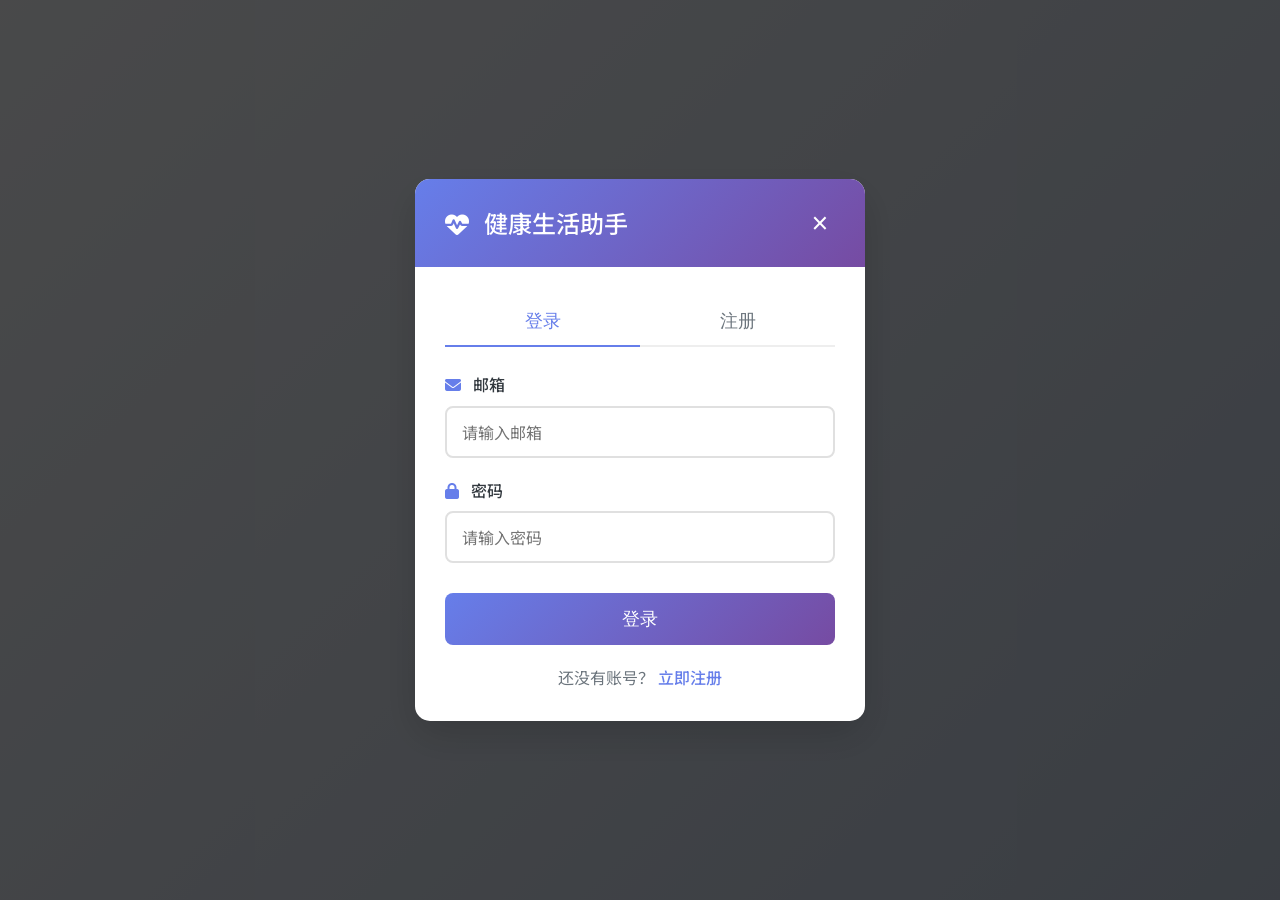
==== index.html @ a5379126 "Add files via upload" ====
<!DOCTYPE html>
<html lang="zh-CN">
<head>
    <meta charset="UTF-8">
    <meta name="viewport" content="width=device-width, initial-scale=1.0">
    <title>健康生活助手 Pro - 智能健康管理平台</title>
    <link rel="stylesheet" href="style.css">
    <link rel="stylesheet" href="https://cdnjs.cloudflare.com/ajax/libs/font-awesome/6.4.0/css/all.min.css">
    <link href="https://fonts.googleapis.com/css2?family=Noto+Sans+SC:wght@300;400;500;700&display=swap" rel="stylesheet">
</head>
<body>
    <!-- 登录/注册模态框 -->
    <div class="modal-overlay" id="auth-modal">
        <div class="modal-container">
            <div class="modal-header">
                <h2><i class="fas fa-heartbeat"></i> 健康生活助手</h2>
                <button class="modal-close" onclick="closeAuthModal()">&times;</button>
            </div>
            <div class="modal-body">
                <div class="auth-tabs">
                    <button class="auth-tab active" onclick="switchAuthTab('login')">登录</button>
                    <button class="auth-tab" onclick="switchAuthTab('register')">注册</button>
                </div>
                
                <!-- 登录表单 -->
                <form id="login-form" class="auth-form active">
                    <div class="form-group">
                        <label for="login-email"><i class="fas fa-envelope"></i> 邮箱</label>
                        <input type="email" id="login-email" placeholder="请输入邮箱" required>
                    </div>
                    <div class="form-group">
                        <label for="login-password"><i class="fas fa-lock"></i> 密码</label>
                        <input type="password" id="login-password" placeholder="请输入密码" required>
                    </div>
                    <button type="submit" class="auth-btn">登录</button>
                    <div class="auth-switch">
                        还没有账号？ <a href="#" onclick="switchAuthTab('register')">立即注册</a>
                    </div>
                </form>
                
                <!-- 注册表单 -->
                <form id="register-form" class="auth-form">
                    <div class="form-group">
                        <label for="register-name"><i class="fas fa-user"></i> 姓名</label>
                        <input type="text" id="register-name" placeholder="请输入姓名" required>
                    </div>
                    <div class="form-group">
                        <label for="register-email"><i class="fas fa-envelope"></i> 邮箱</label>
                        <input type="email" id="register-email" placeholder="请输入邮箱" required>
                    </div>
                    <div class="form-group">
                        <label for="register-password"><i class="fas fa-lock"></i> 密码</label>
                        <input type="password" id="register-password" placeholder="请输入密码（至少6位）" required>
                    </div>
                    <div class="form-group">
                        <label for="register-confirm-password"><i class="fas fa-lock"></i> 确认密码</label>
                        <input type="password" id="register-confirm-password" placeholder="请再次输入密码" required>
                    </div>
                    <button type="submit" class="auth-btn">注册</button>
                    <div class="auth-switch">
                        已有账号？ <a href="#" onclick="switchAuthTab('login')">立即登录</a>
                    </div>
                </form>
            </div>
        </div>
    </div>

    <!-- 主应用界面（登录后显示） -->
    <div id="app-container" class="app-container hidden">
        <!-- 顶部导航栏 -->
        <nav class="navbar">
            <div class="nav-brand">
                <i class="fas fa-heartbeat"></i>
                <span>健康生活助手 Pro</span>
            </div>
            <div class="nav-menu">
                <a href="#home" class="nav-link active" data-section="home"><i class="fas fa-home"></i> 首页</a>
                <a href="#plan" class="nav-link" data-section="plan"><i class="fas fa-clipboard-list"></i> 健康计划</a>
                <a href="#habits" class="nav-link" data-section="habits"><i class="fas fa-check-circle"></i> 习惯打卡</a>
                <a href="#data" class="nav-link" data-section="data"><i class="fas fa-chart-line"></i> 健康数据</a>
                <a href="#videos" class="nav-link" data-section="videos"><i class="fas fa-video"></i> 健康视频</a>
            </div>
            <div class="nav-user">
                <div class="user-avatar" id="user-avatar">
                    <i class="fas fa-user"></i>
                </div>
                <div class="user-menu">
                    <span id="user-name">用户</span>
                    <button class="logout-btn" onclick="logout()"><i class="fas fa-sign-out-alt"></i> 退出</button>
                </div>
            </div>
        </nav>

        <!-- 主要内容区域 -->
        <main class="main-content">
            <!-- 首页部分 -->
            <section id="home-section" class="content-section active">
                <div class="welcome-banner">
                    <div class="welcome-text">
                        <h1>欢迎回来，<span id="welcome-name">用户</span>！</h1>
                        <p>今天是 <span id="current-date"></span>，让我们一起迈向更健康的生活</p>
                    </div>
                    <div class="daily-quote">
                        <i class="fas fa-quote-left"></i>
                        <p id="daily-quote">健康不是一切，但没有健康就没有一切。</p>
                        <p class="quote-author">— 佚名</p>
                    </div>
                </div>
                
                <div class="quick-stats">
                    <div class="stat-card">
                        <div class="stat-icon" style="background: linear-gradient(135deg, #667eea 0%, #764ba2 100%);">
                            <i class="fas fa-fire"></i>
                        </div>
                        <div class="stat-info">
                            <h3 id="total-streak">0</h3>
                            <p>连续打卡天数</p>
                        </div>
                    </div>
                    
                    <div class="stat-card">
                        <div class="stat-icon" style="background: linear-gradient(135deg, #f093fb 0%, #f5576c 100%);">
                            <i class="fas fa-check-circle"></i>
                        </div>
                        <div class="stat-info">
                            <h3 id="today-completed">0/5</h3>
                            <p>今日完成习惯</p>
                        </div>
                    </div>
                    
                    <div class="stat-card">
                        <div class="stat-icon" style="background: linear-gradient(135deg, #4facfe 0%, #00f2fe 100%);">
                            <i class="fas fa-moon"></i>
                        </div>
                        <div class="stat-info">
                            <h3 id="sleep-time-display">--:--</h3>
                            <p>昨晚入睡时间</p>
                        </div>
                    </div>
                    
                    <div class="stat-card">
                        <div class="stat-icon" style="background: linear-gradient(135deg, #43e97b 0%, #38f9d7 100%);">
                            <i class="fas fa-tint"></i>
                        </div>
                        <div class="stat-info">
                            <h3 id="water-intake-display">0 杯</h3>
                            <p>今日饮水量</p>
                        </div>
                    </div>
                </div>
                
                <div class="home-videos">
                    <h2><i class="fas fa-video"></i> 今日推荐视频</h2>
                    <div class="video-grid">
                        <div class="video-card" onclick="playVideo('sleep')">
                            <div class="video-thumbnail">
                                <img src="https://img.youtube.com/vi/6o2bz5Rk0WY/maxresdefault.jpg" alt="改善睡眠">
                                <div class="play-button">
                                    <i class="fas fa-play"></i>
                                </div>
                            </div>
                            <div class="video-info">
                                <h4>科学改善睡眠质量</h4>
                                <p>10分钟 · 健康睡眠</p>
                            </div>
                        </div>
                        
                        <div class="video-card" onclick="playVideo('diet')">
                            <div class="video-thumbnail">
                                <img src="https://img.youtube.com/vi/6o2bz5Rk0WY/maxresdefault.jpg" alt="健康饮食">
                                <div class="play-button">
                                    <i class="fas fa-play"></i>
                                </div>
                            </div>
                            <div class="video-info">
                                <h4>健康饮食指南</h4>
                                <p>15分钟 · 营养搭配</p>
                            </div>
                        </div>
                        
                        <div class="video-card" onclick="playVideo('exercise')">
                            <div class="video-thumbnail">
                                <img src="https://img.youtube.com/vi/6o2bz5Rk0WY/maxresdefault.jpg" alt="居家锻炼">
                                <div class="play-button">
                                    <i class="fas fa-play"></i>
                                </div>
                            </div>
                            <div class="video-info">
                                <h4>居家锻炼教程</h4>
                                <p>20分钟 · 全身运动</p>
                            </div>
                        </div>
                    </div>
                </div>
            </section>

            <!-- 健康计划部分 -->
            <section id="plan-section" class="content-section">
                <h2 class="section-title"><i class="fas fa-clipboard-list"></i> 你的健康康复计划</h2>
                <div class="phase-container">
                    <div class="phase-card" id="phase1-card">
                        <div class="phase-header">
                            <div class="phase-icon">
                                <i class="fas fa-moon"></i>
                            </div>
                            <div class="phase-title">
                                <h3>第一阶段：调整作息时间</h3>
                                <p>第1-2周</p>
                            </div>
                        </div>
                        <div class="phase-content">
                            <ul>
                                <li>
                                    <i class="fas fa-check-circle"></i>
                                    <span>逐步提前睡眠时间：从当前凌晨2-3点，每周提前30分钟</span>
                                </li>
                                <li>
                                    <i class="fas fa-check-circle"></i>
                                    <span>固定起床时间：即使周末也要保持固定起床时间</span>
                                </li>
                                <li>
                                    <i class="fas fa-check-circle"></i>
                                    <span>白天避免小睡：如果实在困倦，限制在20分钟内</span>
                                </li>
                            </ul>
                        </div>
                        <div class="phase-progress">
                            <div class="progress-bar">
                                <div class="progress-fill" id="phase1-progress" style="width: 0%"></div>
                            </div>
                            <span class="progress-text" id="phase1-text">0%</span>
                        </div>
                    </div>
                    
                    <div class="phase-card" id="phase2-card">
                        <div class="phase-header">
                            <div class="phase-icon">
                                <i class="fas fa-utensils"></i>
                            </div>
                            <div class="phase-title">
                                <h3>第二阶段：改善饮食习惯</h3>
                                <p>第3-4周</p>
                            </div>
                        </div>
                        <div class="phase-content">
                            <ul>
                                <li>
                                    <i class="fas fa-check-circle"></i>
                                    <span>减少重盐重油：逐步减少外卖和加工食品</span>
                                </li>
                                <li>
                                    <i class="fas fa-check-circle"></i>
                                    <span>减少饮料摄入：用白开水、茶替代含糖饮料</span>
                                </li>
                                <li>
                                    <i class="fas fa-check-circle"></i>
                                    <span>增加蔬菜水果：每餐至少包含一份蔬菜</span>
                                </li>
                            </ul>
                        </div>
                        <div class="phase-progress">
                            <div class="progress-bar">
                                <div class="progress-fill" id="phase2-progress" style="width: 0%"></div>
                            </div>
                            <span class="progress-text" id="phase2-text">0%</span>
                        </div>
                    </div>
                    
                    <div class="phase-card" id="phase3-card">
                        <div class="phase-header">
                            <div class="phase-icon">
                                <i class="fas fa-running"></i>
                            </div>
                            <div class="phase-title">
                                <h3>第三阶段：增加身体活动</h3>
                                <p>第5周开始</p>
                            </div>
                        </div>
                        <div class="phase-content">
                            <ul>
                                <li>
                                    <i class="fas fa-check-circle"></i>
                                    <span>从轻度运动开始：每天散步15-30分钟</span>
                                </li>
                                <li>
                                    <i class="fas fa-check-circle"></i>
                                    <span>逐步增加强度：加入简单力量训练</span>
                                </li>
                                <li>
                                    <i class="fas fa-check-circle"></i>
                                    <span>找到喜欢的运动：让运动成为一种享受</span>
                                </li>
                            </ul>
                        </div>
                        <div class="phase-progress">
                            <div class="progress-bar">
                                <div class="progress-fill" id="phase3-progress" style="width: 0%"></div>
                            </div>
                            <span class="progress-text" id="phase3-text">0%</span>
                        </div>
                    </div>
                </div>
            </section>

            <!-- 习惯打卡部分 -->
            <section id="habits-section" class="content-section">
                <h2 class="section-title"><i class="fas fa-check-circle"></i> 今日健康习惯打卡</h2>
                <div class="habits-grid">
                    <div class="habit-card" data-habit="sleep" onclick="checkHabit('sleep')">
                        <div class="habit-icon-wrapper">
                            <div class="habit-icon">
                                <i class="fas fa-moon"></i>
                            </div>
                            <div class="habit-check" id="sleep-check">
                                <i class="fas fa-check"></i>
                            </div>
                        </div>
                        <h3>早睡习惯</h3>
                        <p>目标：23:00前睡觉</p>
                        <div class="habit-streak">
                            <i class="fas fa-fire"></i>
                            <span id="sleep-streak">0</span> 天连续
                        </div>
                        <div class="habit-status" id="sleep-status">未打卡</div>
                    </div>
                    
                    <div class="habit-card" data-habit="wake" onclick="checkHabit('wake')">
                        <div class="habit-icon-wrapper">
                            <div class="habit-icon">
                                <i class="fas fa-sun"></i>
                            </div>
                            <div class="habit-check" id="wake-check">
                                <i class="fas fa-check"></i>
                            </div>
                        </div>
                        <h3>早起习惯</h3>
                        <p>目标：8:00前起床</p>
                        <div class="habit-streak">
                            <i class="fas fa-fire"></i>
                            <span id="wake-streak">0</span> 天连续
                        </div>
                        <div class="habit-status" id="wake-status">未打卡</div>
                    </div>
                    
                    <div class="habit-card" data-habit="exercise" onclick="checkHabit('exercise')">
                        <div class="habit-icon-wrapper">
                            <div class="habit-icon">
                                <i class="fas fa-running"></i>
                            </div>
                            <div class="habit-check" id="exercise-check">
                                <i class="fas fa-check"></i>
                            </div>
                        </div>
                        <h3>锻炼习惯</h3>
                        <p>目标：每天30分钟运动</p>
                        <div class="habit-streak">
                            <i class="fas fa-fire"></i>
                            <span id="exercise-streak">0</span> 天连续
                        </div>
                        <div class="habit-status" id="exercise-status">未打卡</div>
                    </div>
                    
                    <div class="habit-card" data-habit="water" onclick="checkHabit('water')">
                        <div class="habit-icon-wrapper">
                            <div class="habit-icon">
                                <i class="fas fa-tint"></i>
                            </div>
                            <div class="habit-check" id="water-check">
                                <i class="fas fa-check"></i>
                            </div>
                        </div>
                        <h3>喝水习惯</h3>
                        <p>目标：每天8杯水</p>
                        <div class="habit-streak">
                            <i class="fas fa-fire"></i>
                            <span id="water-streak">0</span> 天连续
                        </div>
                        <div class="habit-status" id="water-status">未打卡</div>
                    </div>
                    
                    <div class="habit-card" data-habit="diet" onclick="checkHabit('diet')">
                        <div class="habit-icon-wrapper">
                            <div class="habit-icon">
                                <i class="fas fa-utensils"></i>
                            </div>
                            <div class="habit-check" id="diet-check">
                                <i class="fas fa-check"></i>
                            </div>
                        </div>
                        <h3>健康饮食习惯</h3>
                        <p>目标：减少重盐重油</p>
                        <div class="habit-streak">
                            <i class="fas fa-fire"></i>
                            <span id="diet-streak">0</span> 天连续
                        </div>
                        <div class="habit-status" id="diet-status">未打卡</div>
                    </div>
                </div>
            </section>

            <!-- 健康数据部分 -->
            <section id="data-section" class="content-section">
                <h2 class="section-title"><i class="fas fa-chart-line"></i> 健康数据跟踪</h2>
                <div class="data-container">
                    <div class="data-card">
                        <div class="data-header">
                            <i class="fas fa-moon"></i>
                            <h3>睡眠记录</h3>
                        </div>
                        <div class="data-content">
                            <div class="data-item">
                                <span class="data-label">昨晚睡眠时长：</span>
                                <span class="data-value" id="sleep-duration">-- 小时</span>
                            </div>
                            <div class="data-item">
                                <span class="data-label">入睡时间：</span>
                                <span class="data-value" id="sleep-time">--:--</span>
                            </div>
                            <div class="data-item">
                                <span class="data-label">起床时间：</span>
                                <span class="data-value" id="wake-time">--:--</span>
                            </div>
                        </div>
                        <button class="data-btn" onclick="openSleepModal()">
                            <i class="fas fa-bed"></i> 记录睡眠
                        </button>
                    </div>
                    
                    <div class="data-card">
                        <div class="data-header">
                            <i class="fas fa-tint"></i>
                            <h3>饮水记录</h3>
                        </div>
                        <div class="data-content">
                            <div class="data-item">
                                <span class="data-label">今日饮水量：</span>
                                <span class="data-value" id="water-intake">0 杯</span>
                            </div>
                            <div class="water-visualization">
                                <div class="water-cup">
                                    <div class="water-fill" id="water-fill" style="height: 0%"></div>
                                </div>
                                <span class="water-text" id="water-text">0/8 杯</span>
                            </div>
                        </div>
                        <button class="data-btn" onclick="openWaterModal()">
                            <i class="fas fa-plus"></i> 记录饮水
                        </button>
                    </div>
                </div>
            </section>

            <!-- 健康视频部分 -->
            <section id="videos-section" class="content-section">
                <h2 class="section-title"><i class="fas fa-video"></i> 健康辅助视频</h2>
                <div class="video-categories">
                    <button class="category-btn active" onclick="filterVideos('all')">全部</button>
                    <button class="category-btn" onclick="filterVideos('sleep')">睡眠改善</button>
                    <button class="category-btn" onclick="filterVideos('diet')">健康饮食</button>
                    <button class="category-btn" onclick="filterVideos('exercise')">运动健身</button>
                    <button class="category-btn" onclick="filterVideos('meditation')">冥想放松</button>
                </div>
                <div class="video-grid-full" id="video-grid">
                    <!-- 视频将通过JavaScript动态加载 -->
                </div>
            </section>
        </main>

        <!-- 视频播放模态框 -->
        <div class="modal-overlay" id="video-modal">
            <div class="video-modal-container">
                <button class="modal-close" onclick="closeVideoModal()">&times;</button>
                <div class="video-player">
                    <iframe id="video-frame" width="100%" height="500" src="" frameborder="0" allowfullscreen></iframe>
                </div>
                <div class="video-details">
                    <h3 id="video-title">视频标题</h3>
                    <p id="video-description">视频描述</p>
                </div>
            </div>
        </div>

        <!-- 睡眠记录模态框 -->
        <div class="modal-overlay" id="sleep-modal">
            <div class="modal-container small">
                <div class="modal-header">
                    <h2><i class="fas fa-bed"></i> 记录睡眠</h2>
                    <button class="modal-close" onclick="closeSleepModal()">&times;</button>
                </div>
                <div class="modal-body">
                    <form id="sleep-form">
                        <div class="form-group">
                            <label for="sleep-time-input"><i class="fas fa-moon"></i> 入睡时间</label>
                            <input type="time" id="sleep-time-input" required>
                        </div>
                        <div class="form-group">
                            <label for="wake-time-input"><i class="fas fa-sun"></i> 起床时间</label>
                            <input type="time" id="wake-time-input" required>
                        </div>
                        <button type="submit" class="submit-btn">保存记录</button>
                    </form>
                </div>
            </div>
        </div>

        <!-- 饮水记录模态框 -->
        <div class="modal-overlay" id="water-modal">
            <div class="modal-container small">
                <div class="modal-header">
                    <h2><i class="fas fa-tint"></i> 记录饮水</h2>
                    <button class="modal-close" onclick="closeWaterModal()">&times;</button>
                </div>
                <div class="modal-body">
                    <form id="water-form">
                        <div class="form-group">
                            <label for="water-amount"><i class="fas fa-glass-whiskey"></i> 饮水量（杯）</label>
                            <input type="number" id="water-amount" min="1" max="8" value="1" required>
                        </div>
                        <button type="submit" class="submit-btn">保存记录</button>
                    </form>
                </div>
            </div>
        </div>

        <!-- 页脚 -->
        <footer class="footer">
            <div class="footer-content">
                <div class="footer-section">
                    <h3><i class="fas fa-heartbeat"></i> 健康生活助手 Pro</h3>
                    <p>科学康复，循序渐进，重获健康</p>
                </div>
                <div class="footer-section">
                    <h4>快速链接</h4>
                    <a href="#home">首页</a>
                    <a href="#plan">健康计划</a>
                    <a href="#habits">习惯打卡</a>
                    <a href="#data">健康数据</a>
                </div>
                <div class="footer-section">
                    <h4>健康提示</h4>
                    <p>💡 每天坚持打卡，连续打卡会有奖励哦！</p>
                    <p>💧 记得每天喝足够的水</p>
                    <p>😴 保持规律的作息时间</p>
                </div>
            </div>
            <div class="footer-bottom">
                <p>&copy; 2026 健康生活助手 Pro - 科学康复，循序渐进，重获健康</p>
            </div>
        </footer>
    </div>

    <script src="app-fixed.js"></script>
</body>
</html>
---- style.css ----
/* 健康生活助手 Pro - 现代化样式设计 */

/* 基础样式重置 */
* {
    margin: 0;
    padding: 0;
    box-sizing: border-box;
}

:root {
    --primary: #667eea;
    --primary-dark: #5a6fd8;
    --secondary: #764ba2;
    --success: #28a745;
    --danger: #dc3545;
    --warning: #ffc107;
    --info: #17a2b8;
    --light: #f8f9fa;
    --dark: #343a40;
    --gray: #6c757d;
    --white: #ffffff;
    --shadow: 0 10px 30px rgba(0, 0, 0, 0.1);
    --shadow-hover: 0 15px 40px rgba(0, 0, 0, 0.15);
    --radius: 15px;
    --transition: all 0.3s ease;
}

body {
    font-family: 'Noto Sans SC', -apple-system, BlinkMacSystemFont, 'Segoe UI', sans-serif;
    line-height: 1.6;
    color: var(--dark);
    background: linear-gradient(135deg, #f5f7fa 0%, #c3cfe2 100%);
    min-height: 100vh;
    overflow-x: hidden;
}

/* 隐藏类 */
.hidden {
    display: none !important;
}

/* ==================== 认证模态框样式 ==================== */
.modal-overlay {
    position: fixed;
    top: 0;
    left: 0;
    width: 100%;
    height: 100%;
    background: rgba(0, 0, 0, 0.7);
    display: flex;
    justify-content: center;
    align-items: center;
    z-index: 1000;
    animation: fadeIn 0.3s ease;
}

@keyframes fadeIn {
    from { opacity: 0; }
    to { opacity: 1; }
}

.modal-container {
    background: var(--white);
    border-radius: var(--radius);
    width: 90%;
    max-width: 450px;
    overflow: hidden;
    box-shadow: var(--shadow-hover);
    animation: slideUp 0.3s ease;
}

@keyframes slideUp {
    from { 
        opacity: 0;
        transform: translateY(50px);
    }
    to { 
        opacity: 1;
        transform: translateY(0);
    }
}

.modal-container.small {
    max-width: 400px;
}

.modal-header {
    background: linear-gradient(135deg, var(--primary) 0%, var(--secondary) 100%);
    color: var(--white);
    padding: 25px 30px;
    display: flex;
    justify-content: space-between;
    align-items: center;
}

.modal-header h2 {
    font-size: 1.5rem;
    font-weight: 500;
}

.modal-header h2 i {
    margin-right: 10px;
}

.modal-close {
    background: none;
    border: none;
    color: var(--white);
    font-size: 1.8rem;
    cursor: pointer;
    transition: var(--transition);
    width: 30px;
    height: 30px;
    display: flex;
    align-items: center;
    justify-content: center;
    border-radius: 50%;
}

.modal-close:hover {
    background: rgba(255, 255, 255, 0.2);
}

.modal-body {
    padding: 30px;
}

/* 认证标签页 */
.auth-tabs {
    display: flex;
    margin-bottom: 25px;
    border-bottom: 2px solid #eee;
}

.auth-tab {
    flex: 1;
    padding: 12px;
    background: none;
    border: none;
    font-size: 1.1rem;
    color: var(--gray);
    cursor: pointer;
    transition: var(--transition);
    position: relative;
}

.auth-tab.active {
    color: var(--primary);
    font-weight: 500;
}

.auth-tab.active::after {
    content: '';
    position: absolute;
    bottom: -2px;
    left: 0;
    right: 0;
    height: 2px;
    background: var(--primary);
}

/* 表单样式 */
.auth-form {
    display: none;
    animation: fadeIn 0.3s ease;
}

.auth-form.active {
    display: block;
}

.form-group {
    margin-bottom: 20px;
}

.form-group label {
    display: block;
    margin-bottom: 8px;
    color: var(--dark);
    font-weight: 500;
}

.form-group label i {
    margin-right: 8px;
    color: var(--primary);
}

.form-group input {
    width: 100%;
    padding: 12px 15px;
    border: 2px solid #e0e0e0;
    border-radius: 8px;
    font-size: 1rem;
    transition: var(--transition);
    font-family: inherit;
}

.form-group input:focus {
    outline: none;
    border-color: var(--primary);
    box-shadow: 0 0 0 3px rgba(102, 126, 234, 0.1);
}

.auth-btn {
    width: 100%;
    padding: 14px;
    background: linear-gradient(135deg, var(--primary) 0%, var(--secondary) 100%);
    color: var(--white);
    border: none;
    border-radius: 8px;
    font-size: 1.1rem;
    font-weight: 500;
    cursor: pointer;
    transition: var(--transition);
    margin-top: 10px;
}

.auth-btn:hover {
    transform: translateY(-2px);
    box-shadow: 0 5px 15px rgba(102, 126, 234, 0.4);
}

.auth-switch {
    text-align: center;
    margin-top: 20px;
    color: var(--gray);
}

.auth-switch a {
    color: var(--primary);
    text-decoration: none;
    font-weight: 500;
}

.auth-switch a:hover {
    text-decoration: underline;
}

/* ==================== 导航栏样式 ==================== */
.navbar {
    background: var(--white);
    padding: 15px 30px;
    display: flex;
    justify-content: space-between;
    align-items: center;
    box-shadow: 0 2px 10px rgba(0, 0, 0, 0.05);
    position: sticky;
    top: 0;
    z-index: 100;
}

.nav-brand {
    display: flex;
    align-items: center;
    font-size: 1.3rem;
    font-weight: 700;
    color: var(--primary);
}

.nav-brand i {
    margin-right: 10px;
    font-size: 1.5rem;
}

.nav-menu {
    display: flex;
    gap: 10px;
}

.nav-link {
    padding: 8px 16px;
    color: var(--gray);
    text-decoration: none;
    border-radius: 8px;
    transition: var(--transition);
    font-weight: 500;
}

.nav-link:hover {
    color: var(--primary);
    background: rgba(102, 126, 234, 0.1);
}

.nav-link.active {
    color: var(--primary);
    background: rgba(102, 126, 234, 0.1);
}

.nav-link i {
    margin-right: 6px;
}

.nav-user {
    display: flex;
    align-items: center;
    gap: 15px;
}

.user-avatar {
    width: 40px;
    height: 40px;
    background: linear-gradient(135deg, var(--primary) 0%, var(--secondary) 100%);
    border-radius: 50%;
    display: flex;
    align-items: center;
    justify-content: center;
    color: var(--white);
    font-size: 1.2rem;
}

.user-menu {
    display: flex;
    align-items: center;
    gap: 15px;
}

.user-menu span {
    font-weight: 500;
    color: var(--dark);
}

.logout-btn {
    padding: 6px 12px;
    background: none;
    border: 2px solid var(--danger);
    color: var(--danger);
    border-radius: 6px;
    cursor: pointer;
    transition: var(--transition);
    font-weight: 500;
}

.logout-btn:hover {
    background: var(--danger);
    color: var(--white);
}

/* ==================== 主内容区域样式 ==================== */
.main-content {
    max-width: 1200px;
    margin: 0 auto;
    padding: 30px 20px;
}

.content-section {
    display: none;
    animation: fadeIn 0.5s ease;
}

.content-section.active {
    display: block;
}

.section-title {
    font-size: 1.8rem;
    color: var(--dark);
    margin-bottom: 25px;
    padding-bottom: 15px;
    border-bottom: 2px solid #eee;
}

.section-title i {
    margin-right: 10px;
    color: var(--primary);
}

/* ==================== 首页样式 ==================== */
.welcome-banner {
    background: linear-gradient(135deg, var(--primary) 0%, var(--secondary) 100%);
    color: var(--white);
    padding: 40px;
    border-radius: var(--radius);
    margin-bottom: 30px;
    display: flex;
    justify-content: space-between;
    align-items: center;
    box-shadow: var(--shadow);
}

.welcome-text h1 {
    font-size: 2rem;
    margin-bottom: 10px;
    font-weight: 700;
}

.welcome-text p {
    font-size: 1.1rem;
    opacity: 0.9;
}

.daily-quote {
    background: rgba(255, 255, 255, 0.1);
    padding: 20px;
    border-radius: 10px;
    max-width: 400px;
    backdrop-filter: blur(10px);
}

.daily-quote i {
    font-size: 1.5rem;
    opacity: 0.7;
    margin-bottom: 10px;
}

.daily-quote p {
    font-size: 1rem;
    line-height: 1.6;
    margin-bottom: 5px;
}

.quote-author {
    text-align: right;
    opacity: 0.7;
    font-size: 0.9rem !important;
}

/* 快速统计卡片 */
.quick-stats {
    display: grid;
    grid-template-columns: repeat(auto-fit, minmax(250px, 1fr));
    gap: 20px;
    margin-bottom: 40px;
}

.stat-card {
    background: var(--white);
    padding: 25px;
    border-radius: var(--radius);
    display: flex;
    align-items: center;
    gap: 20px;
    box-shadow: var(--shadow);
    transition: var(--transition);
    cursor: pointer;
}

.stat-card:hover {
    transform: translateY(-5px);
    box-shadow: var(--shadow-hover);
}

.stat-icon {
    width: 60px;
    height: 60px;
    border-radius: 50%;
    display: flex;
    align-items: center;
    justify-content: center;
    color: var(--white);
    font-size: 1.5rem;
    flex-shrink: 0;
}

.stat-info h3 {
    font-size: 1.8rem;
    color: var(--dark);
    margin-bottom: 5px;
}

.stat-info p {
    color: var(--gray);
    font-size: 0.9rem;
}

/* 首页视频网格 */
.home-videos {
    margin-top: 40px;
}

.home-videos h2 {
    font-size: 1.5rem;
    color: var(--dark);
    margin-bottom: 20px;
}

.home-videos h2 i {
    margin-right: 10px;
    color: var(--primary);
}

.video-grid {
    display: grid;
    grid-template-columns: repeat(auto-fit, minmax(300px, 1fr));
    gap: 20px;
}

.video-card {
    background: var(--white);
    border-radius: var(--radius);
    overflow: hidden;
    box-shadow: var(--shadow);
    cursor: pointer;
    transition: var(--transition);
}

.video-card:hover {
    transform: translateY(-5px);
    box-shadow: var(--shadow-hover);
}

.video-thumbnail {
    position: relative;
    width: 100%;
    height: 180px;
    overflow: hidden;
}

.video-thumbnail img {
    width: 100%;
    height: 100%;
    object-fit: cover;
    transition: var(--transition);
}

.video-card:hover .video-thumbnail img {
    transform: scale(1.05);
}

.play-button {
    position: absolute;
    top: 50%;
    left: 50%;
    transform: translate(-50%, -50%);
    width: 60px;
    height: 60px;
    background: rgba(0, 0, 0, 0.7);
    border-radius: 50%;
    display: flex;
    align-items: center;
    justify-content: center;
    color: var(--white);
    font-size: 1.5rem;
    transition: var(--transition);
}

.video-card:hover .play-button {
    background: var(--primary);
    transform: translate(-50%, -50%) scale(1.1);
}

.video-info {
    padding: 15px;
}

.video-info h4 {
    font-size: 1.1rem;
    color: var(--dark);
    margin-bottom: 5px;
}

.video-info p {
    color: var(--gray);
    font-size: 0.9rem;
}

/* ==================== 健康计划样式 ==================== */
.phase-container {
    display: grid;
    grid-template-columns: repeat(auto-fit, minmax(350px, 1fr));
    gap: 25px;
}

.phase-card {
    background: var(--white);
    border-radius: var(--radius);
    padding: 25px;
    box-shadow: var(--shadow);
    transition: var(--transition);
    border-left: 4px solid var(--primary);
}

.phase-card:hover {
    transform: translateY(-5px);
    box-shadow: var(--shadow-hover);
}

.phase-header {
    display: flex;
    align-items: center;
    gap: 15px;
    margin-bottom: 20px;
}

.phase-icon {
    width: 50px;
    height: 50px;
    background: linear-gradient(135deg, var(--primary) 0%, var(--secondary) 100%);
    border-radius: 50%;
    display: flex;
    align-items: center;
    justify-content: center;
    color: var(--white);
    font-size: 1.3rem;
    flex-shrink: 0;
}

.phase-title h3 {
    font-size: 1.2rem;
    color: var(--dark);
    margin-bottom: 5px;
}

.phase-title p {
    color: var(--gray);
    font-size: 0.9rem;
}

.phase-content ul {
    list-style: none;
    margin-bottom: 20px;
}

.phase-content ul li {
    padding: 10px 0;
    border-bottom: 1px dashed #eee;
    display: flex;
    align-items: flex-start;
    gap: 10px;
}

.phase-content ul li i {
    color: var(--success);
    margin-top: 3px;
    flex-shrink: 0;
}

.phase-content ul li span {
    color: var(--dark);
    line-height: 1.5;
}

.phase-progress {
    margin-top: 15px;
}

.progress-bar {
    height: 10px;
    background: #e9ecef;
    border-radius: 5px;
    overflow: hidden;
    margin-bottom: 8px;
}

.progress-fill {
    height: 100%;
    background: linear-gradient(90deg, var(--success), #20c997);
    border-radius: 5px;
    transition: width 0.5s ease;
}

.progress-text {
    font-size: 0.9rem;
    color: var(--gray);
    font-weight: 500;
}

/* ==================== 习惯打卡样式 ==================== */
.habits-grid {
    display: grid;
    grid-template-columns: repeat(auto-fit, minmax(220px, 1fr));
    gap: 20px;
}

.habit-card {
    background: var(--white);
    border-radius: var(--radius);
    padding: 25px;
    text-align: center;
    box-shadow: var(--shadow);
    cursor: pointer;
    transition: var(--transition);
    position: relative;
    overflow: hidden;
}

.habit-card:hover {
    transform: translateY(-5px) scale(1.02);
    box-shadow: var(--shadow-hover);
}

.habit-card:active {
    transform: scale(0.98);
}

.habit-icon-wrapper {
    position: relative;
    width: 80px;
    height: 80px;
    margin: 0 auto 15px;
}

.habit-icon {
    width: 80px;
    height: 80px;
    background: linear-gradient(135deg, var(--primary) 0%, var(--secondary) 100%);
    border-radius: 50%;
    display: flex;
    align-items: center;
    justify-content: center;
    color: var(--white);
    font-size: 2rem;
    transition: var(--transition);
}

.habit-card:hover .habit-icon {
    transform: rotate(360deg);
}

.habit-check {
    position: absolute;
    top: -5px;
    right: -5px;
    width: 30px;
    height: 30px;
    background: var(--success);
    border-radius: 50%;
    display: flex;
    align-items: center;
    justify-content: center;
    color: var(--white);
    font-size: 0.9rem;
    opacity: 0;
    transform: scale(0);
    transition: var(--transition);
}

.habit-card.checked .habit-check {
    opacity: 1;
    transform: scale(1);
}

.habit-card h3 {
    font-size: 1.2rem;
    color: var(--dark);
    margin-bottom: 8px;
}

.habit-card p {
    color: var(--gray);
    font-size: 0.9rem;
    margin-bottom: 10px;
}

.habit-streak {
    color: #ff6b6b;
    font-size: 0.9rem;
    margin-bottom: 10px;
}

.habit-streak i {
    margin-right: 5px;
}

.habit-status {
    padding: 5px 15px;
    background: #e9ecef;
    border-radius: 20px;
    font-size: 0.85rem;
    color: var(--gray);
    display: inline-block;
    transition: var(--transition);
}

.habit-card.checked .habit-status {
    background: var(--success);
    color: var(--white);
}

/* ==================== 健康数据样式 ==================== */
.data-container {
    display: grid;
    grid-template-columns: repeat(auto-fit, minmax(350px, 1fr));
    gap: 25px;
}

.data-card {
    background: var(--white);
    border-radius: var(--radius);
    padding: 25px;
    box-shadow: var(--shadow);
}

.data-header {
    display: flex;
    align-items: center;
    gap: 15px;
    margin-bottom: 20px;
    padding-bottom: 15px;
    border-bottom: 2px solid #f0f0f0;
}

.data-header i {
    font-size: 1.5rem;
    color: var(--primary);
}

.data-header h3 {
    font-size: 1.3rem;
    color: var(--dark);
}

.data-content {
    margin-bottom: 20px;
}

.data-item {
    display: flex;
    justify-content: space-between;
    padding: 10px 0;
    border-bottom: 1px solid #f0f0f0;
}

.data-label {
    color: var(--gray);
}

.data-value {
    color: var(--dark);
    font-weight: 600;
}

/* 水杯可视化 */
.water-visualization {
    position: relative;
    width: 100px;
    height: 150px;
    margin: 20px auto;
    background: #e9ecef;
    border-radius: 0 0 20px 20px;
    overflow: hidden;
    border: 3px solid var(--primary);
    border-top: none;
}

.water-fill {
    position: absolute;
    bottom: 0;
    left: 0;
    right: 0;
    background: linear-gradient(180deg, #17a2b8, #138496);
    transition: height 0.5s ease;
    border-radius: 0 0 17px 17px;
}

.water-text {
    position: absolute;
    top: 50%;
    left: 50%;
    transform: translate(-50%, -50%);
    color: var(--dark);
    font-weight: 600;
    font-size: 1.1rem;
    z-index: 10;
}

.data-btn {
    width: 100%;
    padding: 12px;
    background: var(--info);
    color: var(--white);
    border: none;
    border-radius: 8px;
    font-size: 1rem;
    font-weight: 500;
    cursor: pointer;
    transition: var(--transition);
}

.data-btn:hover {
    background: #138496;
    transform: translateY(-2px);
    box-shadow: 0 5px 15px rgba(23, 162, 184, 0.4);
}

.data-btn i {
    margin-right: 8px;
}

/* ==================== 健康视频样式 ==================== */
.video-categories {
    display: flex;
    gap: 10px;
    margin-bottom: 25px;
    flex-wrap: wrap;
}

.category-btn {
    padding: 10px 20px;
    background: var(--white);
    border: 2px solid #e0e0e0;
    border-radius: 25px;
    cursor: pointer;
    transition: var(--transition);
    font-weight: 500;
    color: var(--gray);
}

.category-btn:hover {
    border-color: var(--primary);
    color: var(--primary);
}

.category-btn.active {
    background: var(--primary);
    color: var(--white);
    border-color: var(--primary);
}

.video-grid-full {
    display: grid;
    grid-template-columns: repeat(auto-fill, minmax(300px, 1fr));
    gap: 20px;
}

/* ==================== 视频播放模态框样式 ==================== */
.video-modal-container {
    background: var(--white);
    border-radius: var(--radius);
    width: 90%;
    max-width: 900px;
    overflow: hidden;
    box-shadow: var(--shadow-hover);
    animation: slideUp 0.3s ease;
}

.video-player {
    width: 100%;
    background: #000;
}

.video-player iframe {
    width: 100%;
    height: 500px;
    border: none;
}

.video-details {
    padding: 20px 30px;
}

.video-details h3 {
    font-size: 1.3rem;
    color: var(--dark);
    margin-bottom: 10px;
}

.video-details p {
    color: var(--gray);
    line-height: 1.6;
}

/* ==================== 页脚样式 ==================== */
.footer {
    background: var(--white);
    padding: 40px 30px 20px;
    margin-top: 50px;
    box-shadow: 0 -2px 10px rgba(0, 0, 0, 0.05);
}

.footer-content {
    max-width: 1200px;
    margin: 0 auto;
    display: grid;
    grid-template-columns: repeat(auto-fit, minmax(250px, 1fr));
    gap: 30px;
    margin-bottom: 30px;
}

.footer-section h3 {
    font-size: 1.3rem;
    color: var(--primary);
    margin-bottom: 15px;
}

.footer-section h4 {
    font-size: 1.1rem;
    color: var(--dark);
    margin-bottom: 15px;
}

.footer-section p {
    color: var(--gray);
    line-height: 1.6;
    margin-bottom: 10px;
}

.footer-section a {
    display: block;
    color: var(--gray);
    text-decoration: none;
    padding: 5px 0;
    transition: var(--transition);
}

.footer-section a:hover {
    color: var(--primary);
    padding-left: 5px;
}

.footer-bottom {
    text-align: center;
    padding-top: 20px;
    border-top: 1px solid #eee;
    color: var(--gray);
    font-size: 0.9rem;
}

/* ==================== 响应式设计 ==================== */
@media (max-width: 768px) {
    .navbar {
        flex-direction: column;
        gap: 15px;
        padding: 15px;
    }
    
    .nav-menu {
        flex-wrap: wrap;
        justify-content: center;
    }
    
    .welcome-banner {
        flex-direction: column;
        text-align: center;
    }
    
    .daily-quote {
        max-width: 100%;
        margin-top: 20px;
    }
    
    .quick-stats {
        grid-template-columns: 1fr;
    }
    
    .phase-container {
        grid-template-columns: 1fr;
    }
    
    .habits-grid {
        grid-template-columns: repeat(auto-fit, minmax(180px, 1fr));
    }
    
    .data-container {
        grid-template-columns: 1fr;
    }
    
    .video-grid-full {
        grid-template-columns: 1fr;
    }
    
    .video-player iframe {
        height: 250px;
    }
}

/* ==================== 动画效果 ==================== */
@keyframes pulse {
    0% { transform: scale(1); }
    50% { transform: scale(1.05); }
    100% { transform: scale(1); }
}

@keyframes slideInLeft {
    from {
        opacity: 0;
        transform: translateX(-30px);
    }
    to {
        opacity: 1;
        transform: translateX(0);
    }
}

@keyframes slideInRight {
    from {
        opacity: 0;
        transform: translateX(30px);
    }
    to {
        opacity: 1;
        transform: translateX(0);
    }
}

.stat-card {
    animation: slideInLeft 0.5s ease;
}

.phase-card {
    animation: slideInRight 0.5s ease;
}

.habit-card {
    animation: fadeIn 0.5s ease;
}

/* 滚动条样式 */
::-webkit-scrollbar {
    width: 8px;
}

::-webkit-scrollbar-track {
    background: #f1f1f1;
}

::-webkit-scrollbar-thumb {
    background: var(--primary);
    border-radius: 4px;
}

::-webkit-scrollbar-thumb:hover {
    background: var(--primary-dark);
}

/* 选择文本样式 */
::selection {
    background: var(--primary);
    color: var(--white);
}
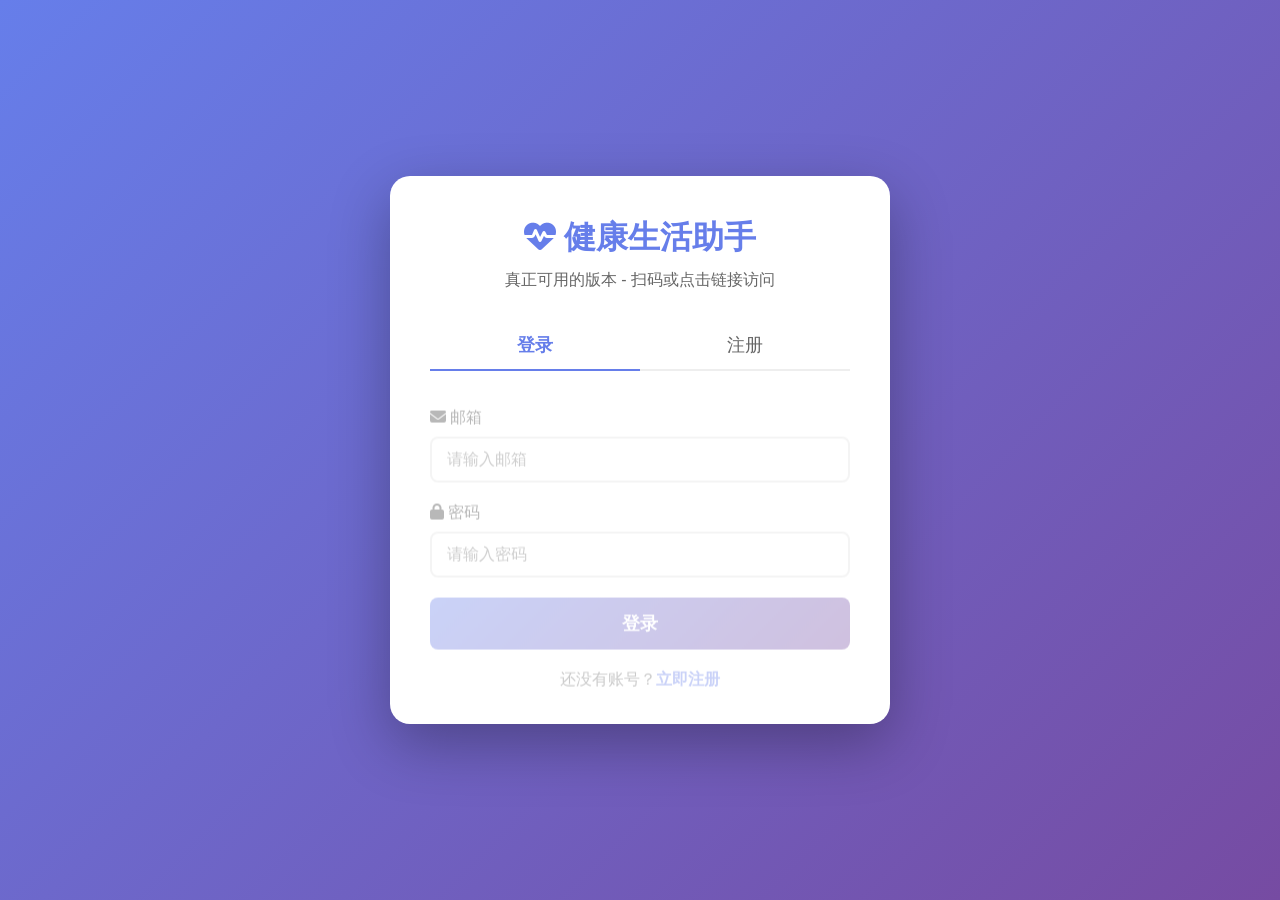
==== commit 30df7fd0: "Add files via upload" ====
--- a/index.html
+++ b/index.html
@@ -3,552 +3,823 @@
 <head>
     <meta charset="UTF-8">
     <meta name="viewport" content="width=device-width, initial-scale=1.0">
-    <title>健康生活助手 Pro - 智能健康管理平台</title>
-    <link rel="stylesheet" href="style.css">
+    <title>健康生活助手 🌈</title>
     <link rel="stylesheet" href="https://cdnjs.cloudflare.com/ajax/libs/font-awesome/6.4.0/css/all.min.css">
-    <link href="https://fonts.googleapis.com/css2?family=Noto+Sans+SC:wght@300;400;500;700&display=swap" rel="stylesheet">
+    <link href="https://fonts.googleapis.com/css2?family=Nunito:wght@400;600;700;800&display=swap" rel="stylesheet">
+    <style>
+        * {
+            margin: 0;
+            padding: 0;
+            box-sizing: border-box;
+        }
+        
+        body {
+            font-family: 'Nunito', 'Microsoft YaHei', sans-serif;
+            background: linear-gradient(135deg, #ffecd2 0%, #fcb69f 50%, #a18cd1 100%);
+            min-height: 100vh;
+            overflow-x: hidden;
+        }
+        
+        body::before {
+            content: '🌸';
+            position: fixed;
+            top: 20px;
+            right: 30px;
+            font-size: 2rem;
+            animation: float 3s ease-in-out infinite;
+        }
+        
+        body::after {
+            content: '💖';
+            position: fixed;
+            bottom: 30px;
+            left: 20px;
+            font-size: 1.5rem;
+            animation: float 3s ease-in-out infinite 1.5s;
+        }
+        
+        @keyframes float {
+            0%, 100% { transform: translateY(0); }
+            50% { transform: translateY(-10px); }
+        }
+        
+        .navbar {
+            background: rgba(255, 255, 255, 0.95);
+            padding: 15px 30px;
+            box-shadow: 0 4px 20px rgba(255, 182, 193, 0.3);
+            display: flex;
+            justify-content: space-between;
+            align-items: center;
+            position: sticky;
+            top: 0;
+            z-index: 100;
+            backdrop-filter: blur(10px);
+        }
+        
+        .brand {
+            display: flex;
+            align-items: center;
+            gap: 12px;
+            font-size: 1.6rem;
+            background: linear-gradient(135deg, #ff6b9d, #c93cff);
+            -webkit-background-clip: text;
+            -webkit-text-fill-color: transparent;
+            font-weight: 800;
+        }
+        
+        .brand i {
+            font-size: 2rem;
+            background: linear-gradient(135deg, #ff6b9d, #ffa751);
+            -webkit-background-clip: text;
+            -webkit-text-fill-color: transparent;
+        }
+        
+        .user-info {
+            display: flex;
+            align-items: center;
+            gap: 15px;
+        }
+        
+        .user-name {
+            font-weight: 600;
+            color: #ff6b9d;
+            font-size: 1.1rem;
+        }
+        
+        .logout-btn {
+            padding: 10px 20px;
+            background: linear-gradient(135deg, #ff6b9d, #ff4757);
+            color: white;
+            border: none;
+            border-radius: 25px;
+            cursor: pointer;
+            transition: all 0.3s;
+            font-weight: 600;
+            font-size: 0.95rem;
+            box-shadow: 0 4px 15px rgba(255, 107, 157, 0.4);
+        }
+        
+        .logout-btn:hover {
+            transform: translateY(-2px);
+            box-shadow: 0 6px 20px rgba(255, 107, 157, 0.6);
+        }
+        
+        .main-content {
+            max-width: 1200px;
+            margin: 0 auto;
+            padding: 30px 20px;
+        }
+        
+        .welcome {
+            background: linear-gradient(135deg, #ffecd2 0%, #fcb69f 50%, #ff9a9e 100%);
+            color: #333;
+            padding: 50px;
+            border-radius: 30px;
+            margin-bottom: 30px;
+            box-shadow: 0 10px 40px rgba(255, 154, 158, 0.3);
+            position: relative;
+            overflow: hidden;
+        }
+        
+        .welcome::before {
+            content: '🌙';
+            position: absolute;
+            top: 20px;
+            right: 30px;
+            font-size: 3rem;
+            opacity: 0.3;
+        }
+        
+        .welcome::after {
+            content: '⭐';
+            position: absolute;
+            bottom: 20px;
+            left: 30px;
+            font-size: 2rem;
+            opacity: 0.3;
+        }
+        
+        .welcome h1 {
+            font-size: 2.5rem;
+            margin-bottom: 15px;
+            font-weight: 800;
+            color: #ff6b9d;
+        }
+        
+        .welcome p {
+            font-size: 1.2rem;
+            opacity: 0.8;
+            line-height: 1.8;
+        }
+        
+        .features {
+            display: grid;
+            grid-template-columns: repeat(auto-fit, minmax(280px, 1fr));
+            gap: 25px;
+            margin-bottom: 40px;
+        }
+        
+        .feature-card {
+            background: rgba(255, 255, 255, 0.95);
+            border-radius: 25px;
+            padding: 35px;
+            box-shadow: 0 8px 30px rgba(255, 182, 193, 0.2);
+            transition: all 0.4s;
+            cursor: pointer;
+            border: 3px solid transparent;
+            position: relative;
+            overflow: hidden;
+        }
+        
+        .feature-card::before {
+            content: '';
+            position: absolute;
+            top: 0;
+            left: 0;
+            right: 0;
+            height: 5px;
+            background: linear-gradient(90deg, #ff6b9d, #ffa751, #c93cff);
+        }
+        
+        .feature-card:hover {
+            transform: translateY(-8px) scale(1.02);
+            box-shadow: 0 15px 50px rgba(255, 107, 157, 0.4);
+            border-color: #ff6b9d;
+        }
+        
+        .feature-icon {
+            width: 70px;
+            height: 70px;
+            border-radius: 50%;
+            display: flex;
+            align-items: center;
+            justify-content: center;
+            font-size: 1.8rem;
+            color: white;
+            margin-bottom: 20px;
+            box-shadow: 0 5px 20px rgba(0, 0, 0, 0.2);
+        }
+        
+        .feature-card:nth-child(1) .feature-icon {
+            background: linear-gradient(135deg, #ff6b9d 0%, #ff4757 100%);
+        }
+        
+        .feature-card:nth-child(2) .feature-icon {
+            background: linear-gradient(135deg, #f093fb 0%, #f5576c 100%);
+        }
+        
+        .feature-card:nth-child(3) .feature-icon {
+            background: linear-gradient(135deg, #4facfe 0%, #00f2fe 100%);
+        }
+        
+        .feature-card:nth-child(4) .feature-icon {
+            background: linear-gradient(135deg, #43e97b 0%, #38f9d7 100%);
+        }
+        
+        .feature-card:nth-child(5) .feature-icon {
+            background: linear-gradient(135deg, #fa709a 0%, #fee140 100%);
+        }
+        
+        .feature-card h3 {
+            font-size: 1.4rem;
+            color: #333;
+            margin-bottom: 12px;
+            font-weight: 700;
+        }
+        
+        .feature-card p {
+            color: #666;
+            line-height: 1.8;
+            font-size: 1rem;
+        }
+        
+        .quick-actions {
+            background: rgba(255, 255, 255, 0.95);
+            border-radius: 25px;
+            padding: 35px;
+            box-shadow: 0 8px 30px rgba(255, 182, 193, 0.2);
+        }
+        
+        .quick-actions h2 {
+            font-size: 1.8rem;
+            color: #ff6b9d;
+            margin-bottom: 25px;
+            padding-bottom: 15px;
+            border-bottom: 3px solid #ffe0e6;
+            font-weight: 700;
+        }
+        
+        .action-buttons {
+            display: grid;
+            grid-template-columns: repeat(auto-fit, minmax(200px, 1fr));
+            gap: 15px;
+        }
+        
+        .action-btn {
+            padding: 18px 25px;
+            background: linear-gradient(135deg, #ffe0e6, #fff5f7);
+            border: 3px solid #ff6b9d;
+            border-radius: 20px;
+            font-size: 1.05rem;
+            color: #ff6b9d;
+            cursor: pointer;
+            transition: all 0.3s;
+            font-weight: 700;
+            box-shadow: 0 4px 15px rgba(255, 107, 157, 0.2);
+        }
+        
+        .action-btn:hover {
+            background: linear-gradient(135deg, #ff6b9d, #ff4757);
+            color: white;
+            transform: translateY(-3px);
+            box-shadow: 0 8px 25px rgba(255, 107, 157, 0.5);
+        }
+        
+        .action-btn i {
+            margin-right: 10px;
+            font-size: 1.2rem;
+        }
+        
+        /* 模态框样式 - 关键修复 */
+        .modal-overlay {
+            display: none;
+            position: fixed;
+            top: 0;
+            left: 0;
+            width: 100%;
+            height: 100%;
+            background: rgba(0, 0, 0, 0.7);
+            z-index: 10000;
+            justify-content: center;
+            align-items: center;
+            animation: fadeIn 0.3s ease;
+        }
+        
+        .modal-overlay.active {
+            display: flex !important;
+        }
+        
+        @keyframes fadeIn {
+            from { opacity: 0; }
+            to { opacity: 1; }
+        }
+        
+        .modal-content {
+            background: white;
+            padding: 40px;
+            border-radius: 30px;
+            max-width: 500px;
+            width: 90%;
+            position: relative;
+            box-shadow: 0 20px 60px rgba(0, 0, 0, 0.3);
+            animation: slideUp 0.4s ease;
+        }
+        
+        @keyframes slideUp {
+            from { 
+                opacity: 0;
+                transform: translateY(50px);
+            }
+            to { 
+                opacity: 1;
+                transform: translateY(0);
+            }
+        }
+        
+        .modal-close {
+            position: absolute;
+            top: 15px;
+            right: 20px;
+            font-size: 2.5rem;
+            color: #ff6b9d;
+            cursor: pointer;
+            transition: all 0.3s;
+            width: 40px;
+            height: 40px;
+            display: flex;
+            align-items: center;
+            justify-content: center;
+            border-radius: 50%;
+            background: #ffe0e6;
+        }
+        
+        .modal-close:hover {
+            background: #ff6b9d;
+            color: white;
+            transform: rotate(90deg);
+        }
+        
+        .modal-content h2 {
+            font-size: 1.8rem;
+            color: #ff6b9d;
+            margin-bottom: 25px;
+            font-weight: 700;
+        }
+        
+        .modal-content form {
+            margin-top: 20px;
+        }
+        
+        .form-group {
+            margin-bottom: 20px;
+        }
+        
+        .form-group label {
+            display: block;
+            margin-bottom: 8px;
+            color: #333;
+            font-weight: 600;
+            font-size: 1.05rem;
+        }
+        
+        .form-group input {
+            width: 100%;
+            padding: 12px 15px;
+            border: 3px solid #ffe0e6;
+            border-radius: 15px;
+            font-size: 1rem;
+            transition: all 0.3s;
+            font-family: inherit;
+        }
+        
+        .form-group input:focus {
+            outline: none;
+            border-color: #ff6b9d;
+            box-shadow: 0 0 0 4px rgba(255, 107, 157, 0.2);
+        }
+        
+        .btn-group {
+            display: flex;
+            gap: 15px;
+            margin-top: 25px;
+        }
+        
+        .btn-primary {
+            flex: 1;
+            padding: 14px;
+            background: linear-gradient(135deg, #ff6b9d, #ff4757);
+            color: white;
+            border: none;
+            border-radius: 15px;
+            cursor: pointer;
+            font-size: 1.1rem;
+            font-weight: 700;
+            transition: all 0.3s;
+            box-shadow: 0 4px 15px rgba(255, 107, 157, 0.4);
+        }
+        
+        .btn-primary:hover {
+            transform: translateY(-2px);
+            box-shadow: 0 6px 25px rgba(255, 107, 157, 0.6);
+        }
+        
+        .btn-secondary {
+            flex: 1;
+            padding: 14px;
+            background: #f8f9fa;
+            color: #666;
+            border: 3px solid #e9ecef;
+            border-radius: 15px;
+            cursor: pointer;
+            font-size: 1.1rem;
+            font-weight: 700;
+            transition: all 0.3s;
+        }
+        
+        .btn-secondary:hover {
+            background: #e9ecef;
+            transform: translateY(-2px);
+        }
+        
+        @media (max-width: 768px) {
+            .navbar {
+                flex-direction: column;
+                gap: 15px;
+            }
+            
+            .welcome h1 {
+                font-size: 2rem;
+            }
+            
+            .features {
+                grid-template-columns: 1fr;
+            }
+            
+            .welcome {
+                padding: 30px;
+            }
+        }
+        
+        .cute-decoration {
+            position: fixed;
+            font-size: 1.5rem;
+            animation: float 3s ease-in-out infinite;
+            z-index: 1;
+            pointer-events: none;
+        }
+        
+        .decoration-1 { top: 10%; left: 5%; animation-delay: 0s; }
+        .decoration-2 { top: 20%; right: 8%; animation-delay: 0.5s; }
+        .decoration-3 { bottom: 15%; left: 10%; animation-delay: 1s; }
+        .decoration-4 { bottom: 25%; right: 5%; animation-delay: 1.5s; }
+    </style>
 </head>
 <body>
-    <!-- 登录/注册模态框 -->
-    <div class="modal-overlay" id="auth-modal">
-        <div class="modal-container">
-            <div class="modal-header">
-                <h2><i class="fas fa-heartbeat"></i> 健康生活助手</h2>
-                <button class="modal-close" onclick="closeAuthModal()">&times;</button>
+    <!-- 可爱装饰 -->
+    <div class="cute-decoration decoration-1">🌸</div>
+    <div class="cute-decoration decoration-2">💖</div>
+    <div class="cute-decoration decoration-3">🎀</div>
+    <div class="cute-decoration decoration-4">🌈</div>
+    
+    <!-- 导航栏 -->
+    <nav class="navbar">
+        <div class="brand">
+            <i class="fas fa-heartbeat"></i>
+            <span>健康生活助手</span>
+        </div>
+        <div class="user-info">
+            <span class="user-name" id="user-name">用户</span>
+            <button class="logout-btn" onclick="logout()">
+                <i class="fas fa-sign-out-alt"></i> 退出登录
+            </button>
+        </div>
+    </nav>
+    
+    <!-- 主内容 -->
+    <div class="main-content">
+        <!-- 欢迎横幅 -->
+        <div class="welcome">
+            <h1>欢迎回来，<span id="welcome-name">用户</span>！✨</h1>
+            <p id="current-date"></p>
+            <p style="margin-top: 20px; font-size: 1.1rem; background: rgba(255,255,255,0.5); padding: 15px; border-radius: 15px;">
+                <i class="fas fa-quote-left"></i> 
+                <span id="daily-quote">健康不是一切，但没有健康就没有一切。</span>
+            </p>
+        </div>
+        
+        <!-- 功能卡片 -->
+        <div class="features">
+            <div class="feature-card" onclick="location.href='plan.html'">
+                <div class="feature-icon">
+                    <i class="fas fa-clipboard-list"></i>
+                </div>
+                <h3>健康康复计划 📋</h3>
+                <p>科学的三阶段康复计划，帮助你循序渐进地改善健康状态，每天进步一点点！</p>
             </div>
-            <div class="modal-body">
-                <div class="auth-tabs">
-                    <button class="auth-tab active" onclick="switchAuthTab('login')">登录</button>
-                    <button class="auth-tab" onclick="switchAuthTab('register')">注册</button>
-                </div>
-                
-                <!-- 登录表单 -->
-                <form id="login-form" class="auth-form active">
-                    <div class="form-group">
-                        <label for="login-email"><i class="fas fa-envelope"></i> 邮箱</label>
-                        <input type="email" id="login-email" placeholder="请输入邮箱" required>
-                    </div>
-                    <div class="form-group">
-                        <label for="login-password"><i class="fas fa-lock"></i> 密码</label>
-                        <input type="password" id="login-password" placeholder="请输入密码" required>
-                    </div>
-                    <button type="submit" class="auth-btn">登录</button>
-                    <div class="auth-switch">
-                        还没有账号？ <a href="#" onclick="switchAuthTab('register')">立即注册</a>
-                    </div>
-                </form>
-                
-                <!-- 注册表单 -->
-                <form id="register-form" class="auth-form">
-                    <div class="form-group">
-                        <label for="register-name"><i class="fas fa-user"></i> 姓名</label>
-                        <input type="text" id="register-name" placeholder="请输入姓名" required>
-                    </div>
-                    <div class="form-group">
-                        <label for="register-email"><i class="fas fa-envelope"></i> 邮箱</label>
-                        <input type="email" id="register-email" placeholder="请输入邮箱" required>
-                    </div>
-                    <div class="form-group">
-                        <label for="register-password"><i class="fas fa-lock"></i> 密码</label>
-                        <input type="password" id="register-password" placeholder="请输入密码（至少6位）" required>
-                    </div>
-                    <div class="form-group">
-                        <label for="register-confirm-password"><i class="fas fa-lock"></i> 确认密码</label>
-                        <input type="password" id="register-confirm-password" placeholder="请再次输入密码" required>
-                    </div>
-                    <button type="submit" class="auth-btn">注册</button>
-                    <div class="auth-switch">
-                        已有账号？ <a href="#" onclick="switchAuthTab('login')">立即登录</a>
-                    </div>
-                </form>
+            
+            <div class="feature-card" onclick="location.href='habits.html'">
+                <div class="feature-icon">
+                    <i class="fas fa-check-circle"></i>
+                </div>
+                <h3>习惯打卡 ✅</h3>
+                <p>每日健康习惯打卡，建立稳定的健康生活方式，让好习惯成为自然！</p>
+            </div>
+            
+            <div class="feature-card" onclick="location.href='data.html'">
+                <div class="feature-icon">
+                    <i class="fas fa-chart-line"></i>
+                </div>
+                <h3>健康数据 📊</h3>
+                <p>记录并跟踪你的睡眠、饮水等健康数据，可视化你的健康进步！</p>
+            </div>
+            
+            <div class="feature-card" onclick="location.href='videos.html'">
+                <div class="feature-icon">
+                    <i class="fas fa-video"></i>
+                </div>
+                <h3>健康视频 🎬</h3>
+                <p>观看专业健康视频，学习健康知识，跟着视频一起动起来！</p>
+            </div>
+            
+            <div class="feature-card" onclick="showReminders()">
+                <div class="feature-icon">
+                    <i class="fas fa-bell"></i>
+                </div>
+                <h3>健康提醒 🔔</h3>
+                <p>设置并管理你的每日健康提醒，让健康生活更有规律！</p>
+            </div>
+        </div>
+        
+        <!-- 快速操作 -->
+        <div class="quick-actions">
+            <h2><i class="fas fa-bolt"></i> 快速操作 ⚡</h2>
+            <div class="action-buttons">
+                <button class="action-btn" onclick="checkHabitQuick('sleep')">
+                    <i class="fas fa-moon"></i> 早睡打卡
+                </button>
+                <button class="action-btn" onclick="checkHabitQuick('wake')">
+                    <i class="fas fa-sun"></i> 早起打卡
+                </button>
+                <button class="action-btn" onclick="checkHabitQuick('exercise')">
+                    <i class="fas fa-running"></i> 锻炼打卡
+                </button>
+                <button class="action-btn" onclick="openWaterModal()">
+                    <i class="fas fa-tint"></i> 记录饮水
+                </button>
+                <button class="action-btn" onclick="openSleepModal()">
+                    <i class="fas fa-bed"></i> 记录睡眠
+                </button>
             </div>
         </div>
     </div>
+    
+    <!-- 睡眠记录模态框 - 修复版 -->
+    <div id="sleep-modal" class="modal-overlay">
+        <div class="modal-content">
+            <span class="modal-close" onclick="closeSleepModal()">&times;</span>
+            <h2><i class="fas fa-bed"></i> 记录睡眠 😴</h2>
+            <form id="sleep-form" onsubmit="return false;">
+                <div class="form-group">
+                    <label><i class="fas fa-moon"></i> 入睡时间</label>
+                    <input type="time" id="sleep-time-input" required>
+                </div>
+                <div class="form-group">
+                    <label><i class="fas fa-sun"></i> 起床时间</label>
+                    <input type="time" id="wake-time-input" required>
+                </div>
+                <div class="btn-group">
+                    <button type="button" class="btn-primary" onclick="recordSleepData()">
+                        <i class="fas fa-save"></i> 保存
+                    </button>
+                    <button type="button" class="btn-secondary" onclick="closeSleepModal()">
+                        <i class="fas fa-times"></i> 取消
+                    </button>
+                </div>
+            </form>
+        </div>
+    </div>
+    
+    <!-- 饮水记录模态框 - 修复版 -->
+    <div id="water-modal" class="modal-overlay">
+        <div class="modal-content">
+            <span class="modal-close" onclick="closeWaterModal()">&times;</span>
+            <h2><i class="fas fa-tint"></i> 记录饮水 💧</h2>
+            <form id="water-form" onsubmit="return false;">
+                <div class="form-group">
+                    <label><i class="fas fa-glass-water"></i> 饮水量（杯）</label>
+                    <input type="number" id="water-amount" min="1" max="8" value="1" required>
+                </div>
+                <div class="btn-group">
+                    <button type="button" class="btn-primary" onclick="recordWaterData()">
+                        <i class="fas fa-save"></i> 保存
+                    </button>
+                    <button type="button" class="btn-secondary" onclick="closeWaterModal()">
+                        <i class="fas fa-times"></i> 取消
+                    </button>
+                </div>
+            </form>
+        </div>
+    </div>
+    
+    <script>
+        // ==================== 全局变量 ====================
+        let currentUser = null;
+        let healthData = {
+            habits: {
+                sleep: { streak: 0, lastCheck: null },
+                wake: { streak: 0, lastCheck: null },
+                exercise: { streak: 0, lastCheck: null },
+                water: { streak: 0, lastCheck: null, todayIntake: 0 },
+                diet: { streak: 0, lastCheck: null }
+            },
+            sleepRecords: [],
+            waterRecords: []
+        };
+        
+        // ==================== 初始化 ====================
+        window.addEventListener('load', function() {
+            const savedUser = localStorage.getItem('healthAppCurrentUser');
+            if (!savedUser) {
+                window.location.href = 'login.html';
+                return;
+            }
+            
+            currentUser = JSON.parse(savedUser);
+            document.getElementById('user-name').textContent = currentUser.name;
+            document.getElementById('welcome-name').textContent = currentUser.name;
+            
+            updateDate();
+            loadDailyQuote();
+            loadHealthData();
+        });
+        
+        // ==================== 登录/登出 ====================
+        function logout() {
+            if (confirm('确定要退出登录吗？ 🤔')) {
+                localStorage.removeItem('healthAppCurrentUser');
+                window.location.href = 'login.html';
+            }
+        }
+        
+        // ==================== 日期和名言 ====================
+        function updateDate() {
+            const dateElement = document.getElementById('current-date');
+            if (dateElement) {
+                const now = new Date();
+                const options = { year: 'numeric', month: 'long', day: 'numeric', weekday: 'long' };
+                dateElement.textContent = now.toLocaleDateString('zh-CN', options);
+            }
+        }
+        
+        function loadDailyQuote() {
+            const quotes = [
+                { text: '健康不是一切，但没有健康就没有一切。💪', author: '佚名' },
+                { text: '早睡早起使人健康、富有和聪明。🌅', author: '富兰克林' },
+                { text: '运动是一切生命的源泉。🏃', author: '达·芬奇' },
+                { text: '改变习惯的过程虽然痛苦，但结果会是幸福的。🌈', author: '佚名' }
+            ];
+            
+            const today = new Date().getDate();
+            const quote = quotes[today % quotes.length];
+            
+            const quoteElement = document.getElementById('daily-quote');
+            if (quoteElement) {
+                quoteElement.textContent = quote.text;
+            }
+        }
+        
+        // ==================== 健康数据管理 ====================
+        function loadHealthData() {
+            if (currentUser) {
+                const key = `healthAppData_${currentUser.id}`;
+                const savedData = localStorage.getItem(key);
+                if (savedData) {
+                    healthData = JSON.parse(savedData);
+                }
+            }
+        }
+        
+        function saveHealthData() {
+            if (currentUser) {
+                const key = `healthAppData_${currentUser.id}`;
+                localStorage.setItem(key, JSON.stringify(healthData));
+            }
+        }
+        
+        // ==================== 习惯打卡 ====================
+        function checkHabitQuick(habitType) {
+            const today = new Date().toDateString();
+            
+            if (healthData.habits[habitType].lastCheck === today) {
+                alert('今天已经打卡过了！明天再来吧~ 😊');
+                return;
+            }
+            
+            const yesterday = new Date();
+            yesterday.setDate(yesterday.getDate() - 1);
+            const yesterdayStr = yesterday.toDateString();
+            
+            if (healthData.habits[habitType].lastCheck === yesterdayStr) {
+                healthData.habits[habitType].streak++;
+            } else {
+                healthData.habits[habitType].streak = 1;
+            }
+            
+            healthData.habits[habitType].lastCheck = today;
+            
+            saveHealthData();
+            alert(`${getHabitName(habitType)}打卡成功！🎉\n连续打卡：${healthData.habits[habitType].streak}天\n继续加油哦~ 💪`);
+        }
+        
+        function getHabitName(habitType) {
+            const names = {
+                sleep: '早睡习惯',
+                wake: '早起习惯',
+                exercise: '锻炼习惯',
+                water: '喝水习惯',
+                diet: '健康饮食习惯'
+            };
+            return names[habitType] || habitType;
+        }
+        
+        // ==================== 数据记录（修复版）====================
+        function openSleepModal() {
+            document.getElementById('sleep-modal').classList.add('active');
+        }
+        
+        function closeSleepModal() {
+            document.getElementById('sleep-modal').classList.remove('active');
+        }
+        
+        function openWaterModal() {
+            document.getElementById('water-modal').classList.add('active');
+        }
+        
+        function closeWaterModal() {
+            document.getElementById('water-modal').classList.remove('active');
+        }
+        
+        function recordSleepData() {
+            const sleepTime = document.getElementById('sleep-time-input').value;
+            const wakeTime = document.getElementById('wake-time-input').value;
+            
+            if (!sleepTime || !wakeTime) {
+                alert('请填写完整的时间！⏰');
+                return;
+            }
+            
+            const record = {
+                date: new Date().toISOString().split('T')[0],
+                sleepTime: sleepTime,
+                wakeTime: wakeTime
+            };
+            
+            healthData.sleepRecords.push(record);
+            saveHealthData();
+            closeSleepModal();
+            
+            alert('睡眠记录成功！😴\n祝你有个好梦~ 💤');
+        }
+        
+        function recordWaterData() {
+            const amount = parseInt(document.getElementById('water-amount').value);
+            
+            if (!amount || amount <= 0) {
+                alert('请输入有效的饮水量！💧');
+                return;
+            }
+            
+            healthData.habits.water.todayIntake += amount;
+            saveHealthData();
+            closeWaterModal();
+            
+            alert(`饮水记录成功！💧\n今日饮水量：${healthData.habits.water.todayIntake}杯\n多喝水，身体好~ 💪`);
+        }
+        
+        // ==================== 提醒功能 ====================
+        function showReminders() {
+            const reminderText = `
+每日健康提醒设置：⏰
 
-    <!-- 主应用界面（登录后显示） -->
-    <div id="app-container" class="app-container hidden">
-        <!-- 顶部导航栏 -->
-        <nav class="navbar">
-            <div class="nav-brand">
-                <i class="fas fa-heartbeat"></i>
-                <span>健康生活助手 Pro</span>
-            </div>
-            <div class="nav-menu">
-                <a href="#home" class="nav-link active" data-section="home"><i class="fas fa-home"></i> 首页</a>
-                <a href="#plan" class="nav-link" data-section="plan"><i class="fas fa-clipboard-list"></i> 健康计划</a>
-                <a href="#habits" class="nav-link" data-section="habits"><i class="fas fa-check-circle"></i> 习惯打卡</a>
-                <a href="#data" class="nav-link" data-section="data"><i class="fas fa-chart-line"></i> 健康数据</a>
-                <a href="#videos" class="nav-link" data-section="videos"><i class="fas fa-video"></i> 健康视频</a>
-            </div>
-            <div class="nav-user">
-                <div class="user-avatar" id="user-avatar">
-                    <i class="fas fa-user"></i>
-                </div>
-                <div class="user-menu">
-                    <span id="user-name">用户</span>
-                    <button class="logout-btn" onclick="logout()"><i class="fas fa-sign-out-alt"></i> 退出</button>
-                </div>
-            </div>
-        </nav>
+1. 早起提醒（8:00）🌅
+   新的一天开始了！喝一杯温水，做5分钟伸展运动
 
-        <!-- 主要内容区域 -->
-        <main class="main-content">
-            <!-- 首页部分 -->
-            <section id="home-section" class="content-section active">
-                <div class="welcome-banner">
-                    <div class="welcome-text">
-                        <h1>欢迎回来，<span id="welcome-name">用户</span>！</h1>
-                        <p>今天是 <span id="current-date"></span>，让我们一起迈向更健康的生活</p>
-                    </div>
-                    <div class="daily-quote">
-                        <i class="fas fa-quote-left"></i>
-                        <p id="daily-quote">健康不是一切，但没有健康就没有一切。</p>
-                        <p class="quote-author">— 佚名</p>
-                    </div>
-                </div>
-                
-                <div class="quick-stats">
-                    <div class="stat-card">
-                        <div class="stat-icon" style="background: linear-gradient(135deg, #667eea 0%, #764ba2 100%);">
-                            <i class="fas fa-fire"></i>
-                        </div>
-                        <div class="stat-info">
-                            <h3 id="total-streak">0</h3>
-                            <p>连续打卡天数</p>
-                        </div>
-                    </div>
-                    
-                    <div class="stat-card">
-                        <div class="stat-icon" style="background: linear-gradient(135deg, #f093fb 0%, #f5576c 100%);">
-                            <i class="fas fa-check-circle"></i>
-                        </div>
-                        <div class="stat-info">
-                            <h3 id="today-completed">0/5</h3>
-                            <p>今日完成习惯</p>
-                        </div>
-                    </div>
-                    
-                    <div class="stat-card">
-                        <div class="stat-icon" style="background: linear-gradient(135deg, #4facfe 0%, #00f2fe 100%);">
-                            <i class="fas fa-moon"></i>
-                        </div>
-                        <div class="stat-info">
-                            <h3 id="sleep-time-display">--:--</h3>
-                            <p>昨晚入睡时间</p>
-                        </div>
-                    </div>
-                    
-                    <div class="stat-card">
-                        <div class="stat-icon" style="background: linear-gradient(135deg, #43e97b 0%, #38f9d7 100%);">
-                            <i class="fas fa-tint"></i>
-                        </div>
-                        <div class="stat-info">
-                            <h3 id="water-intake-display">0 杯</h3>
-                            <p>今日饮水量</p>
-                        </div>
-                    </div>
-                </div>
-                
-                <div class="home-videos">
-                    <h2><i class="fas fa-video"></i> 今日推荐视频</h2>
-                    <div class="video-grid">
-                        <div class="video-card" onclick="playVideo('sleep')">
-                            <div class="video-thumbnail">
-                                <img src="https://img.youtube.com/vi/6o2bz5Rk0WY/maxresdefault.jpg" alt="改善睡眠">
-                                <div class="play-button">
-                                    <i class="fas fa-play"></i>
-                                </div>
-                            </div>
-                            <div class="video-info">
-                                <h4>科学改善睡眠质量</h4>
-                                <p>10分钟 · 健康睡眠</p>
-                            </div>
-                        </div>
-                        
-                        <div class="video-card" onclick="playVideo('diet')">
-                            <div class="video-thumbnail">
-                                <img src="https://img.youtube.com/vi/6o2bz5Rk0WY/maxresdefault.jpg" alt="健康饮食">
-                                <div class="play-button">
-                                    <i class="fas fa-play"></i>
-                                </div>
-                            </div>
-                            <div class="video-info">
-                                <h4>健康饮食指南</h4>
-                                <p>15分钟 · 营养搭配</p>
-                            </div>
-                        </div>
-                        
-                        <div class="video-card" onclick="playVideo('exercise')">
-                            <div class="video-thumbnail">
-                                <img src="https://img.youtube.com/vi/6o2bz5Rk0WY/maxresdefault.jpg" alt="居家锻炼">
-                                <div class="play-button">
-                                    <i class="fas fa-play"></i>
-                                </div>
-                            </div>
-                            <div class="video-info">
-                                <h4>居家锻炼教程</h4>
-                                <p>20分钟 · 全身运动</p>
-                            </div>
-                        </div>
-                    </div>
-                </div>
-            </section>
+2. 午餐提醒（12:00）🍱
+   健康午餐时间！注意减少重盐重油，多吃蔬菜
 
-            <!-- 健康计划部分 -->
-            <section id="plan-section" class="content-section">
-                <h2 class="section-title"><i class="fas fa-clipboard-list"></i> 你的健康康复计划</h2>
-                <div class="phase-container">
-                    <div class="phase-card" id="phase1-card">
-                        <div class="phase-header">
-                            <div class="phase-icon">
-                                <i class="fas fa-moon"></i>
-                            </div>
-                            <div class="phase-title">
-                                <h3>第一阶段：调整作息时间</h3>
-                                <p>第1-2周</p>
-                            </div>
-                        </div>
-                        <div class="phase-content">
-                            <ul>
-                                <li>
-                                    <i class="fas fa-check-circle"></i>
-                                    <span>逐步提前睡眠时间：从当前凌晨2-3点，每周提前30分钟</span>
-                                </li>
-                                <li>
-                                    <i class="fas fa-check-circle"></i>
-                                    <span>固定起床时间：即使周末也要保持固定起床时间</span>
-                                </li>
-                                <li>
-                                    <i class="fas fa-check-circle"></i>
-                                    <span>白天避免小睡：如果实在困倦，限制在20分钟内</span>
-                                </li>
-                            </ul>
-                        </div>
-                        <div class="phase-progress">
-                            <div class="progress-bar">
-                                <div class="progress-fill" id="phase1-progress" style="width: 0%"></div>
-                            </div>
-                            <span class="progress-text" id="phase1-text">0%</span>
-                        </div>
-                    </div>
-                    
-                    <div class="phase-card" id="phase2-card">
-                        <div class="phase-header">
-                            <div class="phase-icon">
-                                <i class="fas fa-utensils"></i>
-                            </div>
-                            <div class="phase-title">
-                                <h3>第二阶段：改善饮食习惯</h3>
-                                <p>第3-4周</p>
-                            </div>
-                        </div>
-                        <div class="phase-content">
-                            <ul>
-                                <li>
-                                    <i class="fas fa-check-circle"></i>
-                                    <span>减少重盐重油：逐步减少外卖和加工食品</span>
-                                </li>
-                                <li>
-                                    <i class="fas fa-check-circle"></i>
-                                    <span>减少饮料摄入：用白开水、茶替代含糖饮料</span>
-                                </li>
-                                <li>
-                                    <i class="fas fa-check-circle"></i>
-                                    <span>增加蔬菜水果：每餐至少包含一份蔬菜</span>
-                                </li>
-                            </ul>
-                        </div>
-                        <div class="phase-progress">
-                            <div class="progress-bar">
-                                <div class="progress-fill" id="phase2-progress" style="width: 0%"></div>
-                            </div>
-                            <span class="progress-text" id="phase2-text">0%</span>
-                        </div>
-                    </div>
-                    
-                    <div class="phase-card" id="phase3-card">
-                        <div class="phase-header">
-                            <div class="phase-icon">
-                                <i class="fas fa-running"></i>
-                            </div>
-                            <div class="phase-title">
-                                <h3>第三阶段：增加身体活动</h3>
-                                <p>第5周开始</p>
-                            </div>
-                        </div>
-                        <div class="phase-content">
-                            <ul>
-                                <li>
-                                    <i class="fas fa-check-circle"></i>
-                                    <span>从轻度运动开始：每天散步15-30分钟</span>
-                                </li>
-                                <li>
-                                    <i class="fas fa-check-circle"></i>
-                                    <span>逐步增加强度：加入简单力量训练</span>
-                                </li>
-                                <li>
-                                    <i class="fas fa-check-circle"></i>
-                                    <span>找到喜欢的运动：让运动成为一种享受</span>
-                                </li>
-                            </ul>
-                        </div>
-                        <div class="phase-progress">
-                            <div class="progress-bar">
-                                <div class="progress-fill" id="phase3-progress" style="width: 0%"></div>
-                            </div>
-                            <span class="progress-text" id="phase3-text">0%</span>
-                        </div>
-                    </div>
-                </div>
-            </section>
+3. 下午茶提醒（15:00）☕
+   下午茶时间！喝一杯茶或水，避免含糖饮料
 
-            <!-- 习惯打卡部分 -->
-            <section id="habits-section" class="content-section">
-                <h2 class="section-title"><i class="fas fa-check-circle"></i> 今日健康习惯打卡</h2>
-                <div class="habits-grid">
-                    <div class="habit-card" data-habit="sleep" onclick="checkHabit('sleep')">
-                        <div class="habit-icon-wrapper">
-                            <div class="habit-icon">
-                                <i class="fas fa-moon"></i>
-                            </div>
-                            <div class="habit-check" id="sleep-check">
-                                <i class="fas fa-check"></i>
-                            </div>
-                        </div>
-                        <h3>早睡习惯</h3>
-                        <p>目标：23:00前睡觉</p>
-                        <div class="habit-streak">
-                            <i class="fas fa-fire"></i>
-                            <span id="sleep-streak">0</span> 天连续
-                        </div>
-                        <div class="habit-status" id="sleep-status">未打卡</div>
-                    </div>
-                    
-                    <div class="habit-card" data-habit="wake" onclick="checkHabit('wake')">
-                        <div class="habit-icon-wrapper">
-                            <div class="habit-icon">
-                                <i class="fas fa-sun"></i>
-                            </div>
-                            <div class="habit-check" id="wake-check">
-                                <i class="fas fa-check"></i>
-                            </div>
-                        </div>
-                        <h3>早起习惯</h3>
-                        <p>目标：8:00前起床</p>
-                        <div class="habit-streak">
-                            <i class="fas fa-fire"></i>
-                            <span id="wake-streak">0</span> 天连续
-                        </div>
-                        <div class="habit-status" id="wake-status">未打卡</div>
-                    </div>
-                    
-                    <div class="habit-card" data-habit="exercise" onclick="checkHabit('exercise')">
-                        <div class="habit-icon-wrapper">
-                            <div class="habit-icon">
-                                <i class="fas fa-running"></i>
-                            </div>
-                            <div class="habit-check" id="exercise-check">
-                                <i class="fas fa-check"></i>
-                            </div>
-                        </div>
-                        <h3>锻炼习惯</h3>
-                        <p>目标：每天30分钟运动</p>
-                        <div class="habit-streak">
-                            <i class="fas fa-fire"></i>
-                            <span id="exercise-streak">0</span> 天连续
-                        </div>
-                        <div class="habit-status" id="exercise-status">未打卡</div>
-                    </div>
-                    
-                    <div class="habit-card" data-habit="water" onclick="checkHabit('water')">
-                        <div class="habit-icon-wrapper">
-                            <div class="habit-icon">
-                                <i class="fas fa-tint"></i>
-                            </div>
-                            <div class="habit-check" id="water-check">
-                                <i class="fas fa-check"></i>
-                            </div>
-                        </div>
-                        <h3>喝水习惯</h3>
-                        <p>目标：每天8杯水</p>
-                        <div class="habit-streak">
-                            <i class="fas fa-fire"></i>
-                            <span id="water-streak">0</span> 天连续
-                        </div>
-                        <div class="habit-status" id="water-status">未打卡</div>
-                    </div>
-                    
-                    <div class="habit-card" data-habit="diet" onclick="checkHabit('diet')">
-                        <div class="habit-icon-wrapper">
-                            <div class="habit-icon">
-                                <i class="fas fa-utensils"></i>
-                            </div>
-                            <div class="habit-check" id="diet-check">
-                                <i class="fas fa-check"></i>
-                            </div>
-                        </div>
-                        <h3>健康饮食习惯</h3>
-                        <p>目标：减少重盐重油</p>
-                        <div class="habit-streak">
-                            <i class="fas fa-fire"></i>
-                            <span id="diet-streak">0</span> 天连续
-                        </div>
-                        <div class="habit-status" id="diet-status">未打卡</div>
-                    </div>
-                </div>
-            </section>
+4. 运动提醒（17:00）🏃
+   运动时间！散步15-30分钟，或做简单锻炼
 
-            <!-- 健康数据部分 -->
-            <section id="data-section" class="content-section">
-                <h2 class="section-title"><i class="fas fa-chart-line"></i> 健康数据跟踪</h2>
-                <div class="data-container">
-                    <div class="data-card">
-                        <div class="data-header">
-                            <i class="fas fa-moon"></i>
-                            <h3>睡眠记录</h3>
-                        </div>
-                        <div class="data-content">
-                            <div class="data-item">
-                                <span class="data-label">昨晚睡眠时长：</span>
-                                <span class="data-value" id="sleep-duration">-- 小时</span>
-                            </div>
-                            <div class="data-item">
-                                <span class="data-label">入睡时间：</span>
-                                <span class="data-value" id="sleep-time">--:--</span>
-                            </div>
-                            <div class="data-item">
-                                <span class="data-label">起床时间：</span>
-                                <span class="data-value" id="wake-time">--:--</span>
-                            </div>
-                        </div>
-                        <button class="data-btn" onclick="openSleepModal()">
-                            <i class="fas fa-bed"></i> 记录睡眠
-                        </button>
-                    </div>
-                    
-                    <div class="data-card">
-                        <div class="data-header">
-                            <i class="fas fa-tint"></i>
-                            <h3>饮水记录</h3>
-                        </div>
-                        <div class="data-content">
-                            <div class="data-item">
-                                <span class="data-label">今日饮水量：</span>
-                                <span class="data-value" id="water-intake">0 杯</span>
-                            </div>
-                            <div class="water-visualization">
-                                <div class="water-cup">
-                                    <div class="water-fill" id="water-fill" style="height: 0%"></div>
-                                </div>
-                                <span class="water-text" id="water-text">0/8 杯</span>
-                            </div>
-                        </div>
-                        <button class="data-btn" onclick="openWaterModal()">
-                            <i class="fas fa-plus"></i> 记录饮水
-                        </button>
-                    </div>
-                </div>
-            </section>
+5. 睡前提醒（22:00）🌙
+   准备睡觉！避免使用电子设备，喝一杯温牛奶
 
-            <!-- 健康视频部分 -->
-            <section id="videos-section" class="content-section">
-                <h2 class="section-title"><i class="fas fa-video"></i> 健康辅助视频</h2>
-                <div class="video-categories">
-                    <button class="category-btn active" onclick="filterVideos('all')">全部</button>
-                    <button class="category-btn" onclick="filterVideos('sleep')">睡眠改善</button>
-                    <button class="category-btn" onclick="filterVideos('diet')">健康饮食</button>
-                    <button class="category-btn" onclick="filterVideos('exercise')">运动健身</button>
-                    <button class="category-btn" onclick="filterVideos('meditation')">冥想放松</button>
-                </div>
-                <div class="video-grid-full" id="video-grid">
-                    <!-- 视频将通过JavaScript动态加载 -->
-                </div>
-            </section>
-        </main>
-
-        <!-- 视频播放模态框 -->
-        <div class="modal-overlay" id="video-modal">
-            <div class="video-modal-container">
-                <button class="modal-close" onclick="closeVideoModal()">&times;</button>
-                <div class="video-player">
-                    <iframe id="video-frame" width="100%" height="500" src="" frameborder="0" allowfullscreen></iframe>
-                </div>
-                <div class="video-details">
-                    <h3 id="video-title">视频标题</h3>
-                    <p id="video-description">视频描述</p>
-                </div>
-            </div>
-        </div>
-
-        <!-- 睡眠记录模态框 -->
-        <div class="modal-overlay" id="sleep-modal">
-            <div class="modal-container small">
-                <div class="modal-header">
-                    <h2><i class="fas fa-bed"></i> 记录睡眠</h2>
-                    <button class="modal-close" onclick="closeSleepModal()">&times;</button>
-                </div>
-                <div class="modal-body">
-                    <form id="sleep-form">
-                        <div class="form-group">
-                            <label for="sleep-time-input"><i class="fas fa-moon"></i> 入睡时间</label>
-                            <input type="time" id="sleep-time-input" required>
-                        </div>
-                        <div class="form-group">
-                            <label for="wake-time-input"><i class="fas fa-sun"></i> 起床时间</label>
-                            <input type="time" id="wake-time-input" required>
-                        </div>
-                        <button type="submit" class="submit-btn">保存记录</button>
-                    </form>
-                </div>
-            </div>
-        </div>
-
-        <!-- 饮水记录模态框 -->
-        <div class="modal-overlay" id="water-modal">
-            <div class="modal-container small">
-                <div class="modal-header">
-                    <h2><i class="fas fa-tint"></i> 记录饮水</h2>
-                    <button class="modal-close" onclick="closeWaterModal()">&times;</button>
-                </div>
-                <div class="modal-body">
-                    <form id="water-form">
-                        <div class="form-group">
-                            <label for="water-amount"><i class="fas fa-glass-whiskey"></i> 饮水量（杯）</label>
-                            <input type="number" id="water-amount" min="1" max="8" value="1" required>
-                        </div>
-                        <button type="submit" class="submit-btn">保存记录</button>
-                    </form>
-                </div>
-            </div>
-        </div>
-
-        <!-- 页脚 -->
-        <footer class="footer">
-            <div class="footer-content">
-                <div class="footer-section">
-                    <h3><i class="fas fa-heartbeat"></i> 健康生活助手 Pro</h3>
-                    <p>科学康复，循序渐进，重获健康</p>
-                </div>
-                <div class="footer-section">
-                    <h4>快速链接</h4>
-                    <a href="#home">首页</a>
-                    <a href="#plan">健康计划</a>
-                    <a href="#habits">习惯打卡</a>
-                    <a href="#data">健康数据</a>
-                </div>
-                <div class="footer-section">
-                    <h4>健康提示</h4>
-                    <p>💡 每天坚持打卡，连续打卡会有奖励哦！</p>
-                    <p>💧 记得每天喝足够的水</p>
-                    <p>😴 保持规律的作息时间</p>
-                </div>
-            </div>
-            <div class="footer-bottom">
-                <p>&copy; 2026 健康生活助手 Pro - 科学康复，循序渐进，重获健康</p>
-            </div>
-        </footer>
-    </div>
-
-    <script src="app-fixed.js"></script>
+提示：浏览器会每分钟检查一次，到达提醒时间会显示通知。
+            `;
+            
+            alert(reminderText);
+        }
+        
+        // 请求通知权限
+        if ('Notification' in window && Notification.permission === 'default') {
+            Notification.requestPermission();
+        }
+        
+        console.log('✅ 健康生活助手主页面已加载！');
+        console.log('🎨 可爱风格已应用！');
+        console.log('🔧 所有模态框已修复！');
+    </script>
 </body>
 </html>
